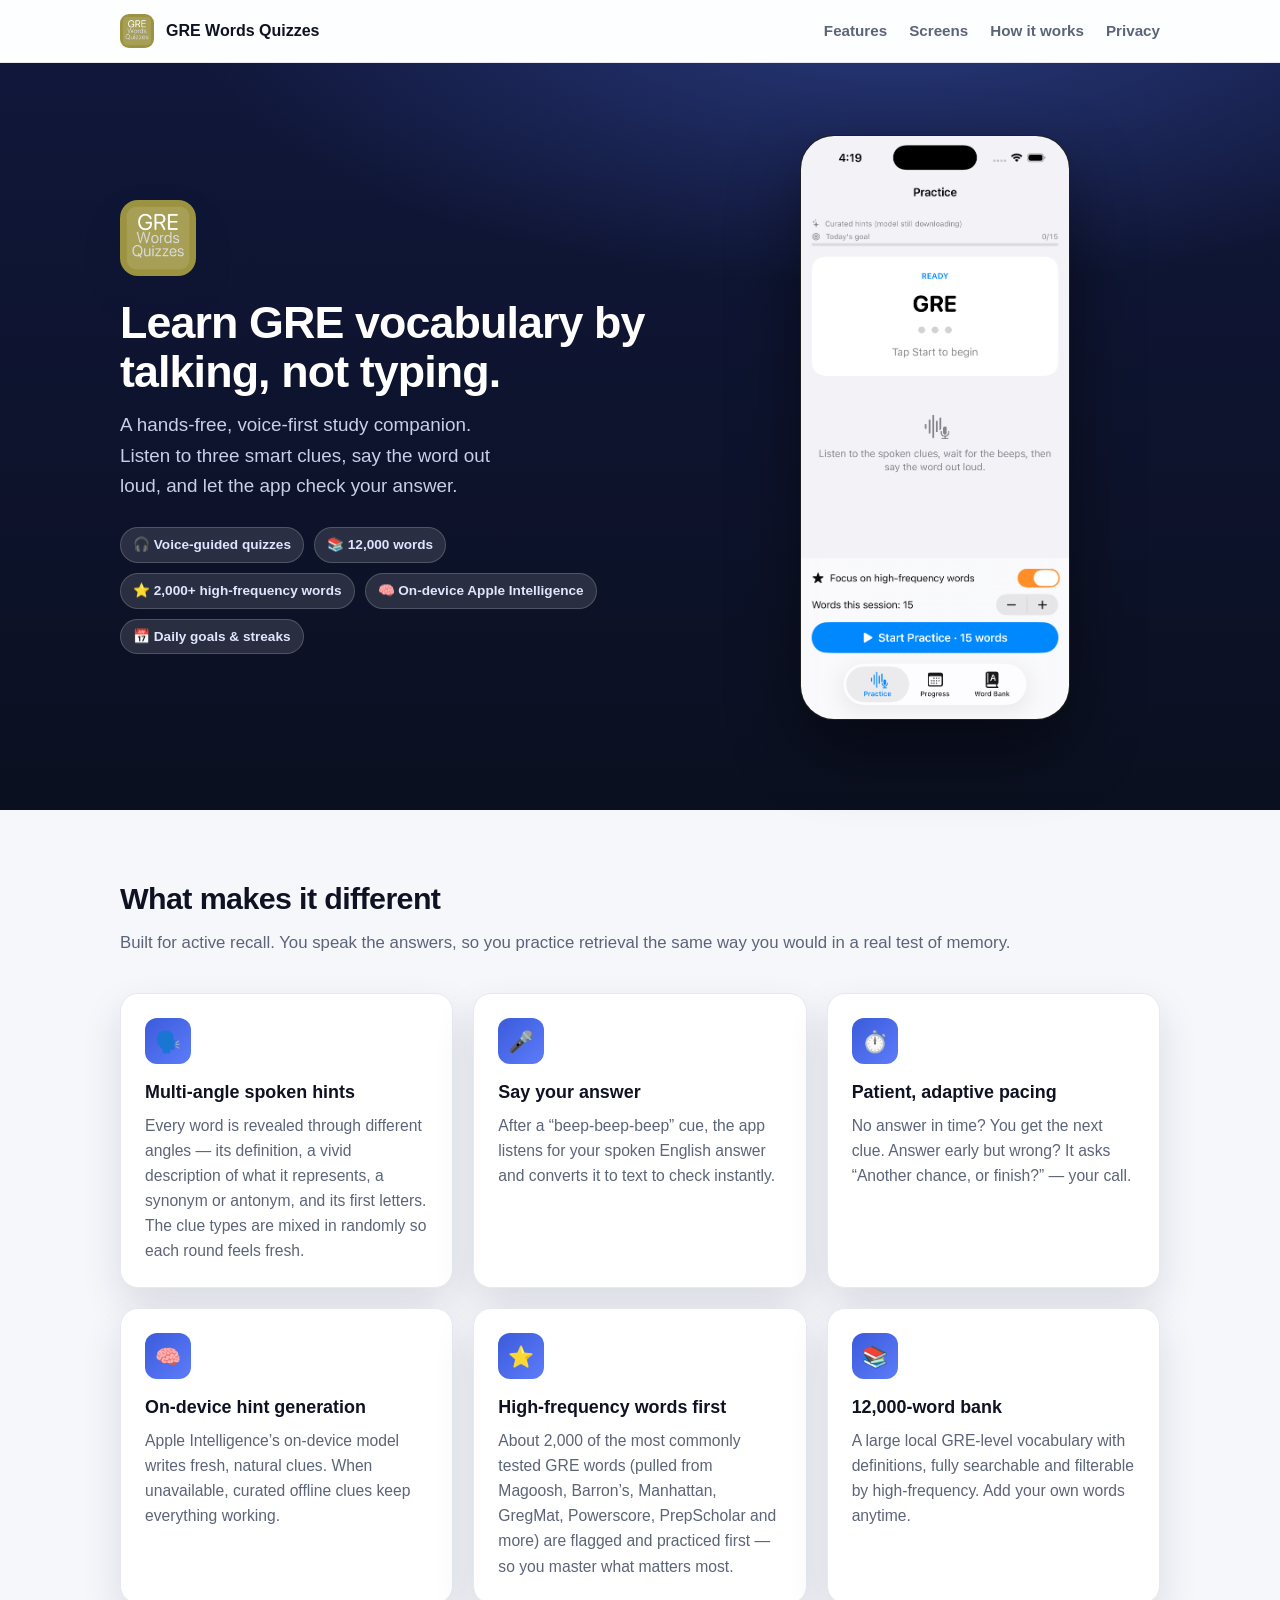
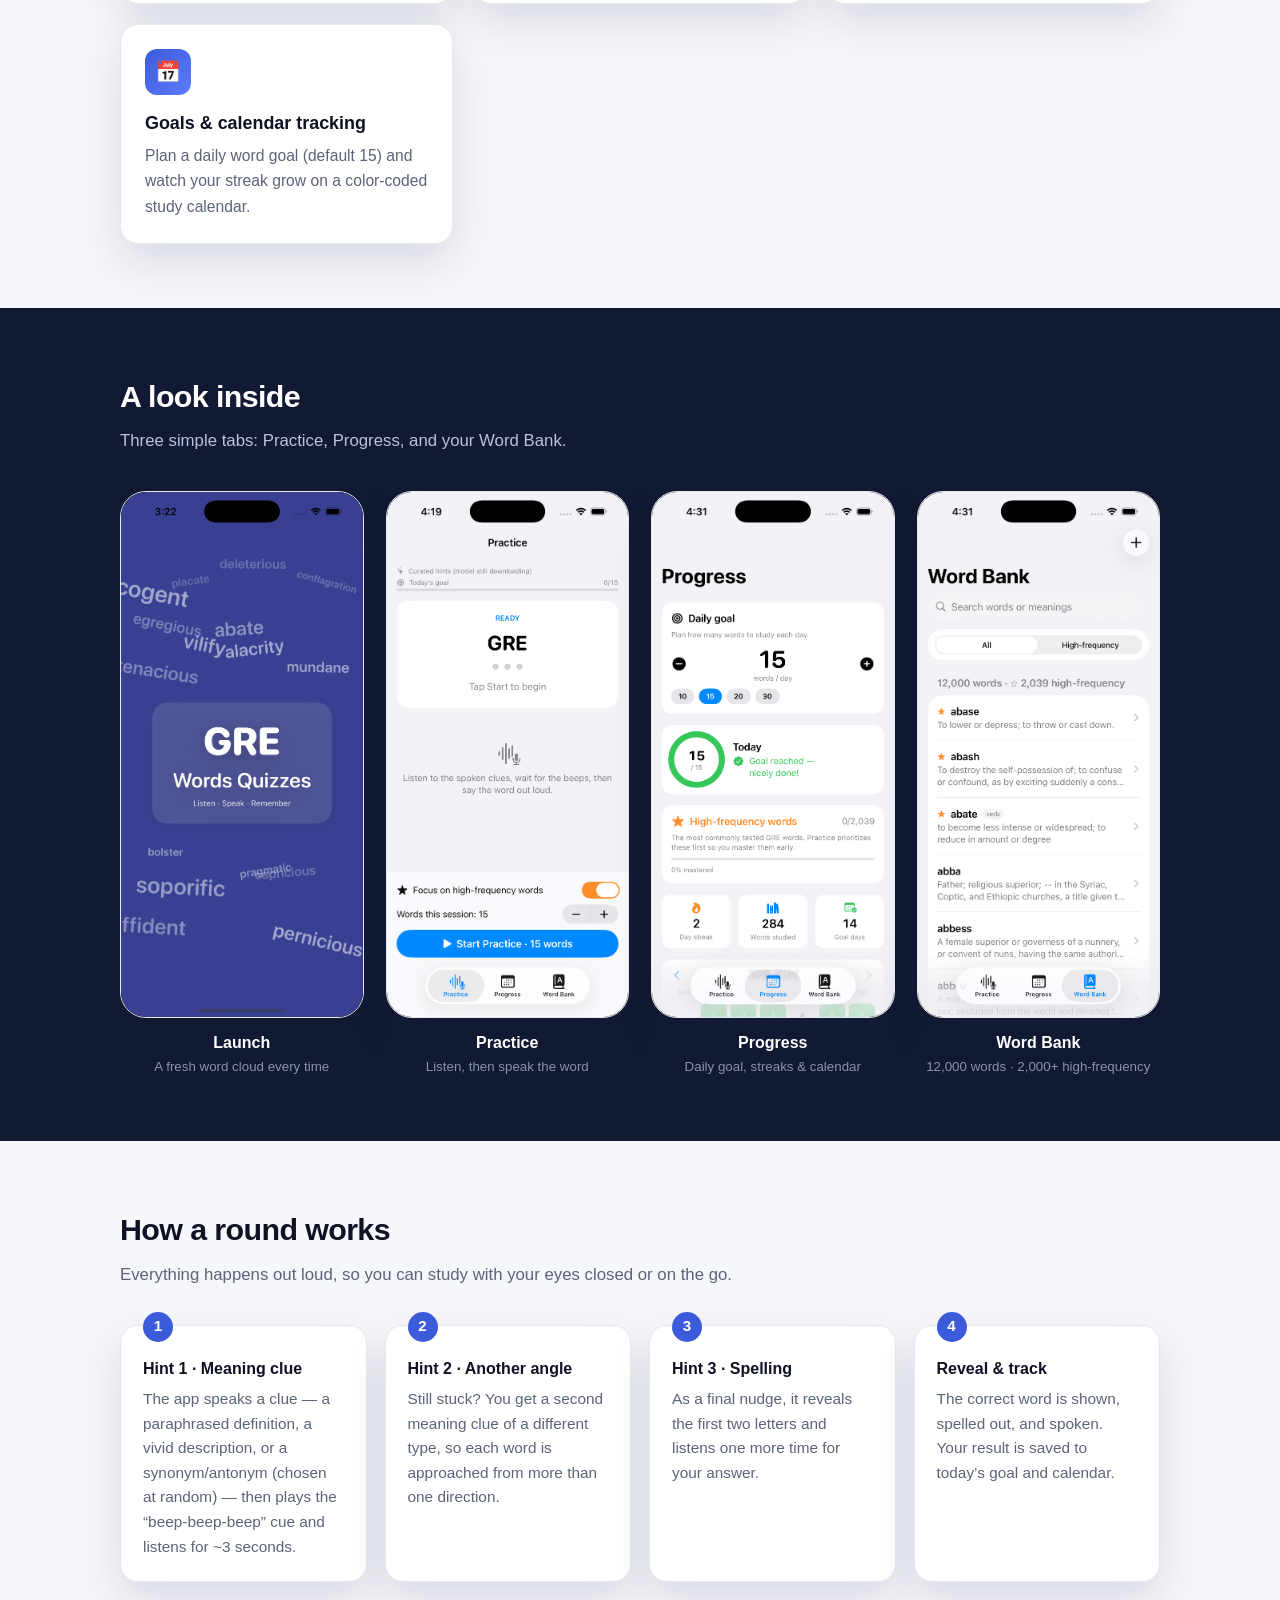
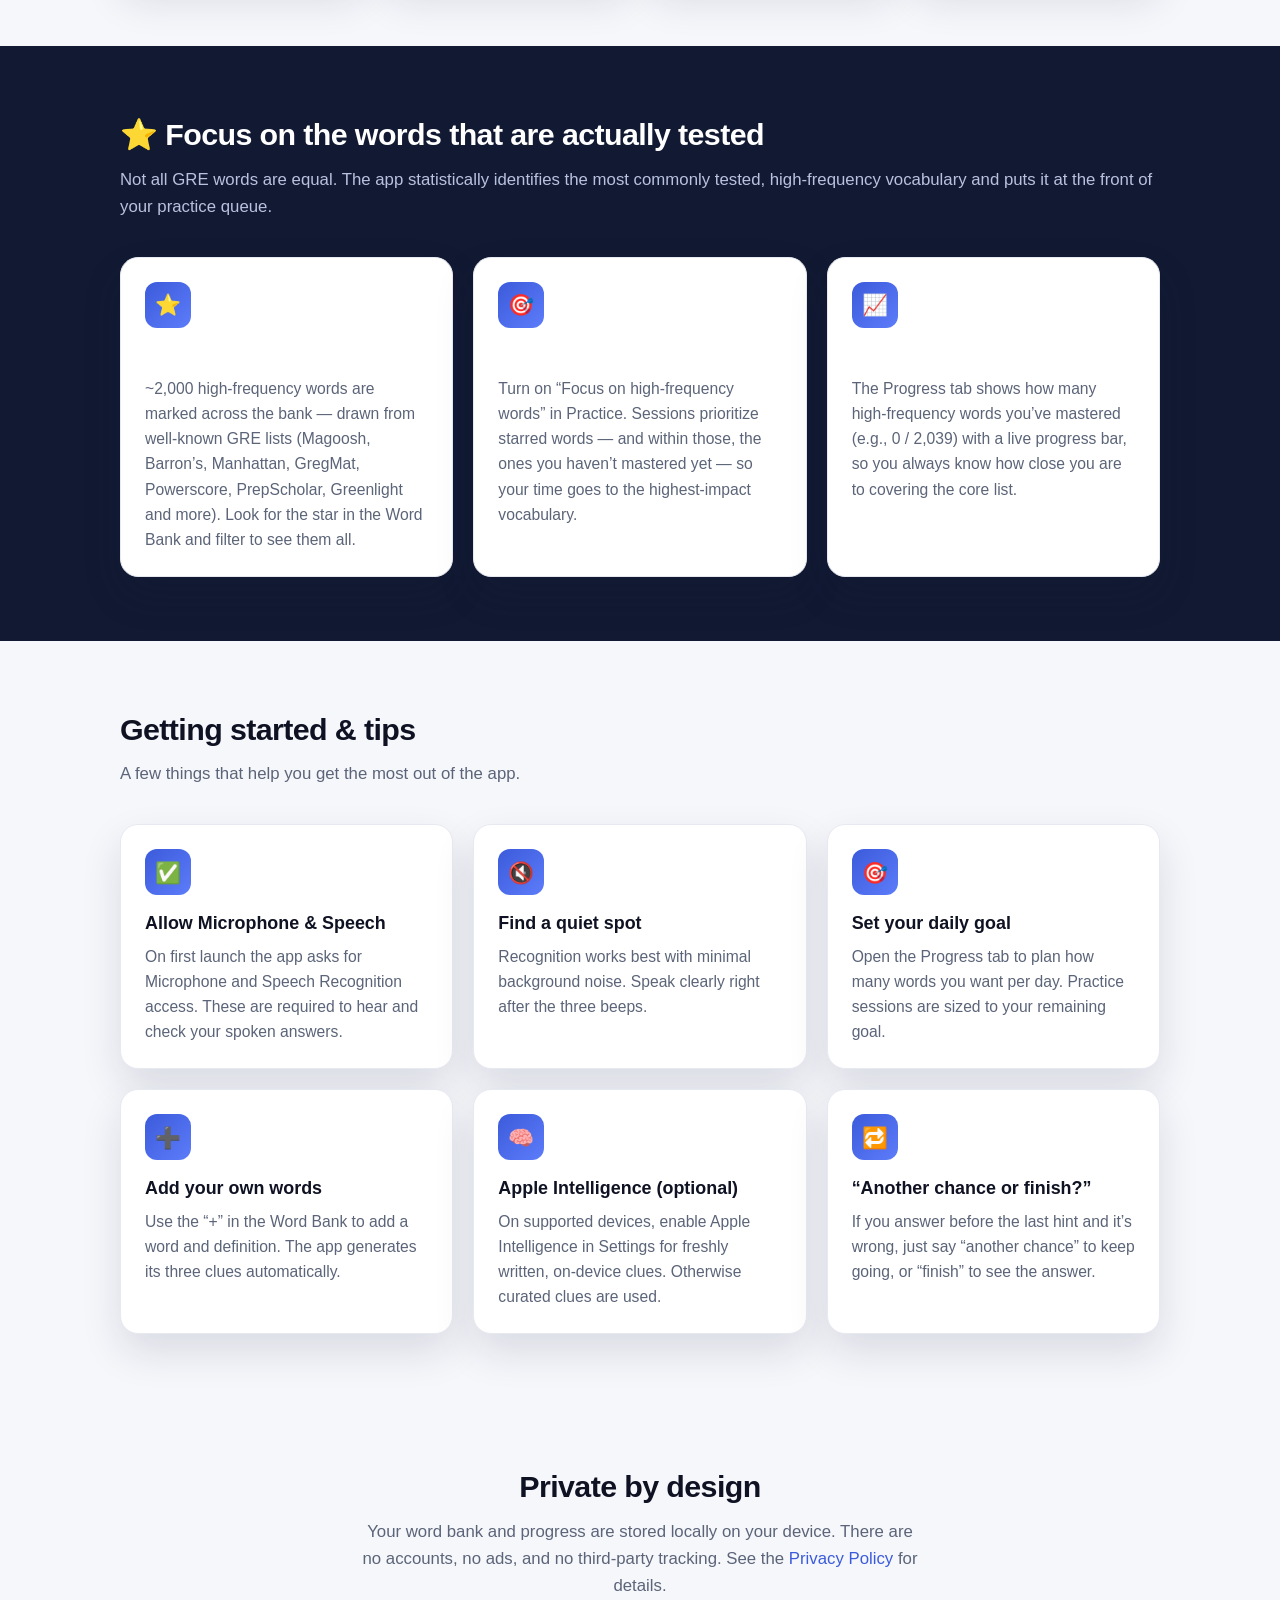
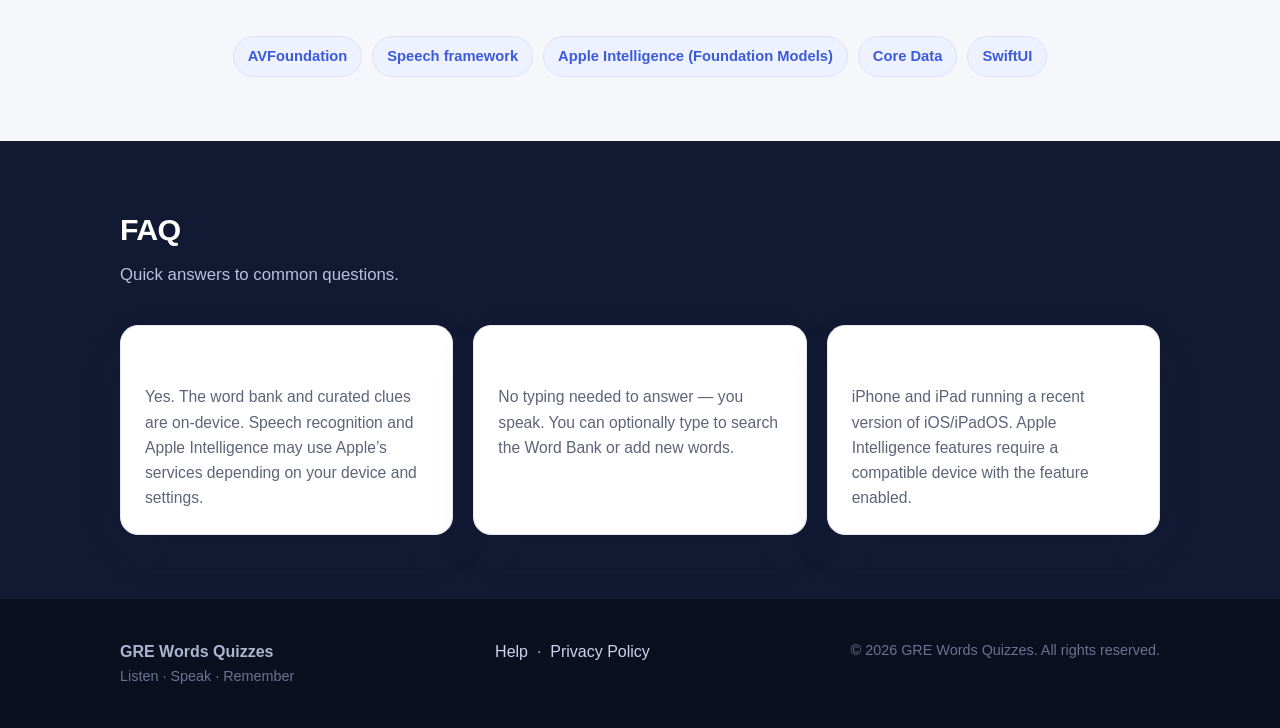
==== docs/index.html @ 9f03bb45 "First commit: Source code of the iOS app and it's help pages" ====
<!DOCTYPE html>
<html lang="en">
<head>
  <meta charset="UTF-8" />
  <meta name="viewport" content="width=device-width, initial-scale=1.0" />
  <title>GRE Words Quizzes — Help &amp; Features</title>
  <meta name="description" content="GRE Words Quizzes is a hands-free, voice-driven iOS app that helps you memorize 11,000+ GRE words through spoken clues, speech recognition, daily goals, and calendar tracking." />
  <link rel="icon" href="assets/icon.png" />
  <link rel="stylesheet" href="styles.css" />
</head>
<body>
  <!-- Navigation -->
  <nav class="nav">
    <div class="container nav-inner">
      <a class="brand" href="index.html">
        <img src="assets/icon.png" alt="GRE Words Quizzes icon" />
        <span>GRE Words Quizzes</span>
      </a>
      <div class="nav-links">
        <a href="#features">Features</a>
        <a href="#screens">Screens</a>
        <a href="#how">How it works</a>
        <a href="privacy.html">Privacy</a>
      </div>
    </div>
  </nav>

  <!-- Hero -->
  <header class="hero">
    <div class="container hero-grid">
      <div>
        <img class="icon-badge" src="assets/icon.png" alt="App icon" />
        <h1>Learn GRE vocabulary by talking, not typing.</h1>
        <p class="lead">A hands-free, voice-first study companion. Listen to three smart clues, say the word out loud, and let the app check your answer.</p>
        <div class="badges">
          <span class="pill">🎧 Voice-guided quizzes</span>
          <span class="pill">📚 12,000 words</span>
          <span class="pill">⭐ 2,000+ high-frequency words</span>
          <span class="pill">🧠 On-device Apple Intelligence</span>
          <span class="pill">📅 Daily goals &amp; streaks</span>
        </div>
      </div>
      <div class="hero-shot">
        <span class="phone"><img src="assets/practice.png" alt="Practice screen" /></span>
      </div>
    </div>
  </header>

  <!-- Features -->
  <section id="features">
    <div class="container">
      <h2 class="section-title">What makes it different</h2>
      <p class="section-sub">Built for active recall. You speak the answers, so you practice retrieval the same way you would in a real test of memory.</p>
      <div class="features">
        <div class="feature">
          <div class="ico">🗣️</div>
          <h3>Multi-angle spoken hints</h3>
          <p>Every word is revealed through different angles — its definition, a vivid description of what it represents, a synonym or antonym, and its first letters. The clue types are mixed in randomly so each round feels fresh.</p>
        </div>
        <div class="feature">
          <div class="ico">🎤</div>
          <h3>Say your answer</h3>
          <p>After a “beep-beep-beep” cue, the app listens for your spoken English answer and converts it to text to check instantly.</p>
        </div>
        <div class="feature">
          <div class="ico">⏱️</div>
          <h3>Patient, adaptive pacing</h3>
          <p>No answer in time? You get the next clue. Answer early but wrong? It asks “Another chance, or finish?” — your call.</p>
        </div>
        <div class="feature">
          <div class="ico">🧠</div>
          <h3>On-device hint generation</h3>
          <p>Apple Intelligence’s on-device model writes fresh, natural clues. When unavailable, curated offline clues keep everything working.</p>
        </div>
        <div class="feature">
          <div class="ico">⭐</div>
          <h3>High-frequency words first</h3>
          <p>About 2,000 of the most commonly tested GRE words (pulled from Magoosh, Barron’s, Manhattan, GregMat, Powerscore, PrepScholar and more) are flagged and practiced first — so you master what matters most.</p>
        </div>
        <div class="feature">
          <div class="ico">📚</div>
          <h3>12,000-word bank</h3>
          <p>A large local GRE-level vocabulary with definitions, fully searchable and filterable by high-frequency. Add your own words anytime.</p>
        </div>
        <div class="feature">
          <div class="ico">📅</div>
          <h3>Goals &amp; calendar tracking</h3>
          <p>Plan a daily word goal (default 15) and watch your streak grow on a color-coded study calendar.</p>
        </div>
      </div>
    </div>
  </section>

  <!-- Screenshots -->
  <section id="screens" class="band">
    <div class="container">
      <h2 class="section-title">A look inside</h2>
      <p class="section-sub">Three simple tabs: Practice, Progress, and your Word Bank.</p>
      <div class="gallery">
        <div class="shot">
          <div class="frame"><img src="assets/splash.png" alt="Launch screen with scattered GRE words" /></div>
          <div class="cap">Launch<small>A fresh word cloud every time</small></div>
        </div>
        <div class="shot">
          <div class="frame"><img src="assets/practice.png" alt="Practice screen" /></div>
          <div class="cap">Practice<small>Listen, then speak the word</small></div>
        </div>
        <div class="shot">
          <div class="frame"><img src="assets/progress.png" alt="Progress and calendar screen" /></div>
          <div class="cap">Progress<small>Daily goal, streaks &amp; calendar</small></div>
        </div>
        <div class="shot">
          <div class="frame"><img src="assets/wordbank.png" alt="Word bank screen" /></div>
          <div class="cap">Word Bank<small>12,000 words · 2,000+ high-frequency</small></div>
        </div>
      </div>
    </div>
  </section>

  <!-- How it works -->
  <section id="how">
    <div class="container">
      <h2 class="section-title">How a round works</h2>
      <p class="section-sub">Everything happens out loud, so you can study with your eyes closed or on the go.</p>
      <div class="steps">
        <div class="step">
          <h4>Hint 1 · Meaning clue</h4>
          <p>The app speaks a clue — a paraphrased definition, a vivid description, or a synonym/antonym (chosen at random) — then plays the “beep-beep-beep” cue and listens for ~3 seconds.</p>
        </div>
        <div class="step">
          <h4>Hint 2 · Another angle</h4>
          <p>Still stuck? You get a second meaning clue of a different type, so each word is approached from more than one direction.</p>
        </div>
        <div class="step">
          <h4>Hint 3 · Spelling</h4>
          <p>As a final nudge, it reveals the first two letters and listens one more time for your answer.</p>
        </div>
        <div class="step">
          <h4>Reveal &amp; track</h4>
          <p>The correct word is shown, spelled out, and spoken. Your result is saved to today’s goal and calendar.</p>
        </div>
      </div>
    </div>
  </section>

  <!-- High-frequency focus -->
  <section id="highfreq" class="band">
    <div class="container">
      <h2 class="section-title">⭐ Focus on the words that are actually tested</h2>
      <p class="section-sub">Not all GRE words are equal. The app statistically identifies the most commonly tested, high-frequency vocabulary and puts it at the front of your practice queue.</p>
      <div class="features">
        <div class="feature">
          <div class="ico">⭐</div>
          <h3>Flagged automatically</h3>
          <p>~2,000 high-frequency words are marked across the bank — drawn from well-known GRE lists (Magoosh, Barron’s, Manhattan, GregMat, Powerscore, PrepScholar, Greenlight and more). Look for the star in the Word Bank and filter to see them all.</p>
        </div>
        <div class="feature">
          <div class="ico">🎯</div>
          <h3>Practiced first</h3>
          <p>Turn on “Focus on high-frequency words” in Practice. Sessions prioritize starred words — and within those, the ones you haven’t mastered yet — so your time goes to the highest-impact vocabulary.</p>
        </div>
        <div class="feature">
          <div class="ico">📈</div>
          <h3>Track your mastery</h3>
          <p>The Progress tab shows how many high-frequency words you’ve mastered (e.g., 0 / 2,039) with a live progress bar, so you always know how close you are to covering the core list.</p>
        </div>
      </div>
    </div>
  </section>

  <!-- Getting started / Help -->
  <section>
    <div class="container">
      <h2 class="section-title">Getting started &amp; tips</h2>
      <p class="section-sub">A few things that help you get the most out of the app.</p>
      <div class="features">
        <div class="feature">
          <div class="ico">✅</div>
          <h3>Allow Microphone &amp; Speech</h3>
          <p>On first launch the app asks for Microphone and Speech Recognition access. These are required to hear and check your spoken answers.</p>
        </div>
        <div class="feature">
          <div class="ico">🔇</div>
          <h3>Find a quiet spot</h3>
          <p>Recognition works best with minimal background noise. Speak clearly right after the three beeps.</p>
        </div>
        <div class="feature">
          <div class="ico">🎯</div>
          <h3>Set your daily goal</h3>
          <p>Open the Progress tab to plan how many words you want per day. Practice sessions are sized to your remaining goal.</p>
        </div>
        <div class="feature">
          <div class="ico">➕</div>
          <h3>Add your own words</h3>
          <p>Use the “+” in the Word Bank to add a word and definition. The app generates its three clues automatically.</p>
        </div>
        <div class="feature">
          <div class="ico">🧠</div>
          <h3>Apple Intelligence (optional)</h3>
          <p>On supported devices, enable Apple Intelligence in Settings for freshly written, on-device clues. Otherwise curated clues are used.</p>
        </div>
        <div class="feature">
          <div class="ico">🔁</div>
          <h3>“Another chance or finish?”</h3>
          <p>If you answer before the last hint and it’s wrong, just say “another chance” to keep going, or “finish” to see the answer.</p>
        </div>
      </div>
    </div>
  </section>

  <!-- Tech / trust -->
  <section class="center">
    <div class="container">
      <h2 class="section-title">Private by design</h2>
      <p class="section-sub">Your word bank and progress are stored locally on your device. There are no accounts, no ads, and no third-party tracking. See the <a href="privacy.html">Privacy Policy</a> for details.</p>
      <div class="tech">
        <span>AVFoundation</span>
        <span>Speech framework</span>
        <span>Apple Intelligence (Foundation Models)</span>
        <span>Core Data</span>
        <span>SwiftUI</span>
      </div>
    </div>
  </section>

  <!-- FAQ -->
  <section class="band">
    <div class="container">
      <h2 class="section-title">FAQ</h2>
      <p class="section-sub">Quick answers to common questions.</p>
      <div class="features">
        <div class="feature">
          <h3>Does it work offline?</h3>
          <p>Yes. The word bank and curated clues are on-device. Speech recognition and Apple Intelligence may use Apple’s services depending on your device and settings.</p>
        </div>
        <div class="feature">
          <h3>Do I need to type?</h3>
          <p>No typing needed to answer — you speak. You can optionally type to search the Word Bank or add new words.</p>
        </div>
        <div class="feature">
          <h3>Which devices are supported?</h3>
          <p>iPhone and iPad running a recent version of iOS/iPadOS. Apple Intelligence features require a compatible device with the feature enabled.</p>
        </div>
      </div>
    </div>
  </section>

  <footer>
    <div class="container">
      <div>
        <strong>GRE Words Quizzes</strong>
        <div class="muted">Listen · Speak · Remember</div>
      </div>
      <div>
        <a href="index.html">Help</a> &nbsp;·&nbsp;
        <a href="privacy.html">Privacy Policy</a>
      </div>
      <div class="muted">© 2026 GRE Words Quizzes. All rights reserved.</div>
    </div>
  </footer>
</body>
</html>
---- docs/styles.css ----
:root {
  --bg: #0b1020;
  --bg-soft: #121a33;
  --card: #ffffff;
  --ink: #0f1222;
  --ink-soft: #5b6478;
  --muted: #8a93a6;
  --accent: #3b5bdb;
  --accent-2: #5c7cfa;
  --green: #2f9e44;
  --line: #e7e9f0;
  --radius: 18px;
  --shadow: 0 18px 40px rgba(20, 28, 60, 0.12);
  --maxw: 1080px;
  font-synthesis: none;
}

* { box-sizing: border-box; }

html { scroll-behavior: smooth; }

body {
  margin: 0;
  font-family: -apple-system, BlinkMacSystemFont, "Segoe UI", Roboto, Helvetica, Arial, sans-serif;
  color: var(--ink);
  background: #f6f7fb;
  line-height: 1.6;
  -webkit-font-smoothing: antialiased;
}

a { color: var(--accent); text-decoration: none; }
a:hover { text-decoration: underline; }

.container { max-width: var(--maxw); margin: 0 auto; padding: 0 20px; }

/* Top navigation */
.nav {
  position: sticky; top: 0; z-index: 10;
  backdrop-filter: saturate(180%) blur(12px);
  background: rgba(255,255,255,0.82);
  border-bottom: 1px solid var(--line);
}
.nav-inner {
  display: flex; align-items: center; justify-content: space-between;
  height: 62px;
}
.brand { display: flex; align-items: center; gap: 12px; font-weight: 700; color: var(--ink); }
.brand img { width: 34px; height: 34px; border-radius: 9px; }
.nav-links { display: flex; gap: 22px; align-items: center; }
.nav-links a { color: var(--ink-soft); font-weight: 600; font-size: 0.95rem; }
.nav-links a.active { color: var(--accent); }

/* Hero */
.hero {
  background: radial-gradient(1200px 500px at 70% -10%, #2a3b80 0%, transparent 60%),
              linear-gradient(180deg, #10173a 0%, #0b1020 100%);
  color: #fff;
  padding: 72px 0 90px;
}
.hero-grid {
  display: grid; grid-template-columns: 1.1fr 0.9fr; gap: 40px; align-items: center;
}
.hero h1 { font-size: 2.8rem; line-height: 1.1; margin: 14px 0 14px; letter-spacing: -0.02em; }
.hero p.lead { font-size: 1.18rem; color: #c7cee6; margin: 0 0 26px; max-width: 36ch; }
.hero .icon-badge {
  width: 76px; height: 76px; border-radius: 18px; box-shadow: var(--shadow);
}
.pill {
  display: inline-flex; align-items: center; gap: 8px;
  background: rgba(255,255,255,0.12); color: #dfe5ff;
  border: 1px solid rgba(255,255,255,0.18);
  padding: 6px 12px; border-radius: 999px; font-size: 0.85rem; font-weight: 600;
}
.badges { display: flex; flex-wrap: wrap; gap: 10px; margin-top: 6px; }
.hero-shot { justify-self: center; }
.phone {
  width: 270px; border-radius: 34px; overflow: hidden;
  box-shadow: 0 30px 70px rgba(0,0,0,0.45);
  border: 1px solid rgba(255,255,255,0.12);
  background: #000; display: block;
}
.phone img { width: 100%; display: block; }

/* Sections */
section { padding: 64px 0; }
.section-title { font-size: 1.9rem; letter-spacing: -0.02em; margin: 0 0 8px; }
.section-sub { color: var(--ink-soft); margin: 0 0 36px; font-size: 1.05rem; }
.center { text-align: center; }
.center .section-sub { max-width: 60ch; margin-left: auto; margin-right: auto; }

/* Feature cards */
.features { display: grid; grid-template-columns: repeat(3, 1fr); gap: 20px; }
.feature {
  background: var(--card); border: 1px solid var(--line); border-radius: var(--radius);
  padding: 24px; box-shadow: var(--shadow);
}
.feature .ico {
  width: 46px; height: 46px; border-radius: 12px; display: grid; place-items: center;
  background: linear-gradient(135deg, var(--accent), var(--accent-2)); color: #fff;
  font-size: 1.3rem; margin-bottom: 14px;
}
.feature h3 { margin: 0 0 6px; font-size: 1.12rem; }
.feature p { margin: 0; color: var(--ink-soft); font-size: 0.98rem; }

/* Gallery */
.gallery { display: grid; grid-template-columns: repeat(4, 1fr); gap: 22px; }
.shot { text-align: center; }
.shot .frame {
  border-radius: 26px; overflow: hidden; background: #000;
  box-shadow: var(--shadow); border: 1px solid var(--line);
}
.shot .frame img { width: 100%; display: block; }
.shot .cap { margin-top: 12px; font-weight: 600; }
.shot .cap small { display: block; color: var(--muted); font-weight: 500; }

/* Steps */
.steps { display: grid; grid-template-columns: repeat(4, 1fr); gap: 18px; counter-reset: step; }
.step {
  background: var(--card); border: 1px solid var(--line); border-radius: var(--radius);
  padding: 22px; position: relative; box-shadow: var(--shadow);
}
.step::before {
  counter-increment: step; content: counter(step);
  position: absolute; top: -14px; left: 22px;
  width: 30px; height: 30px; border-radius: 50%;
  background: var(--accent); color: #fff; display: grid; place-items: center;
  font-weight: 700; font-size: 0.95rem;
}
.step h4 { margin: 8px 0 6px; }
.step p { margin: 0; color: var(--ink-soft); font-size: 0.96rem; }

/* Tech list */
.tech { display: flex; flex-wrap: wrap; gap: 10px; justify-content: center; }
.tech span {
  background: #eef1ff; color: var(--accent); border: 1px solid #dbe1ff;
  padding: 8px 14px; border-radius: 999px; font-weight: 600; font-size: 0.92rem;
}

/* Soft band */
.band { background: var(--bg-soft); color: #fff; }
.band .section-sub { color: #b9c1de; }

/* Privacy / document pages */
.doc { background: var(--card); }
.doc .container { max-width: 820px; padding-top: 48px; padding-bottom: 64px; }
.doc h1 { font-size: 2.2rem; margin: 0 0 6px; }
.doc .updated { color: var(--muted); margin: 0 0 28px; }
.doc h2 { font-size: 1.35rem; margin: 34px 0 10px; }
.doc h3 { font-size: 1.08rem; margin: 22px 0 6px; }
.doc p, .doc li { color: #2b3145; }
.doc ul { padding-left: 22px; }
.doc .callout {
  background: #eef6ee; border: 1px solid #cfe8d0; border-left: 4px solid var(--green);
  border-radius: 12px; padding: 14px 16px; margin: 18px 0;
}
.doc .callout.info {
  background: #eef1ff; border-color: #dbe1ff; border-left-color: var(--accent);
}
.kv { width: 100%; border-collapse: collapse; margin: 14px 0; }
.kv th, .kv td { text-align: left; padding: 10px 12px; border-bottom: 1px solid var(--line); vertical-align: top; }
.kv th { width: 38%; color: var(--ink); }
.kv td { color: var(--ink-soft); }

/* Footer */
footer {
  background: var(--bg); color: #aeb6cf; padding: 40px 0; margin-top: 0;
}
footer .container { display: flex; justify-content: space-between; flex-wrap: wrap; gap: 16px; }
footer a { color: #cdd4ec; }
footer .muted { color: #6b7390; font-size: 0.9rem; }

@media (max-width: 900px) {
  .hero-grid { grid-template-columns: 1fr; text-align: center; }
  .hero p.lead { margin-left: auto; margin-right: auto; }
  .badges { justify-content: center; }
  .features, .gallery, .steps { grid-template-columns: 1fr 1fr; }
}
@media (max-width: 560px) {
  .hero h1 { font-size: 2.1rem; }
  .features, .gallery, .steps { grid-template-columns: 1fr; }
  .nav-links { gap: 14px; }
}
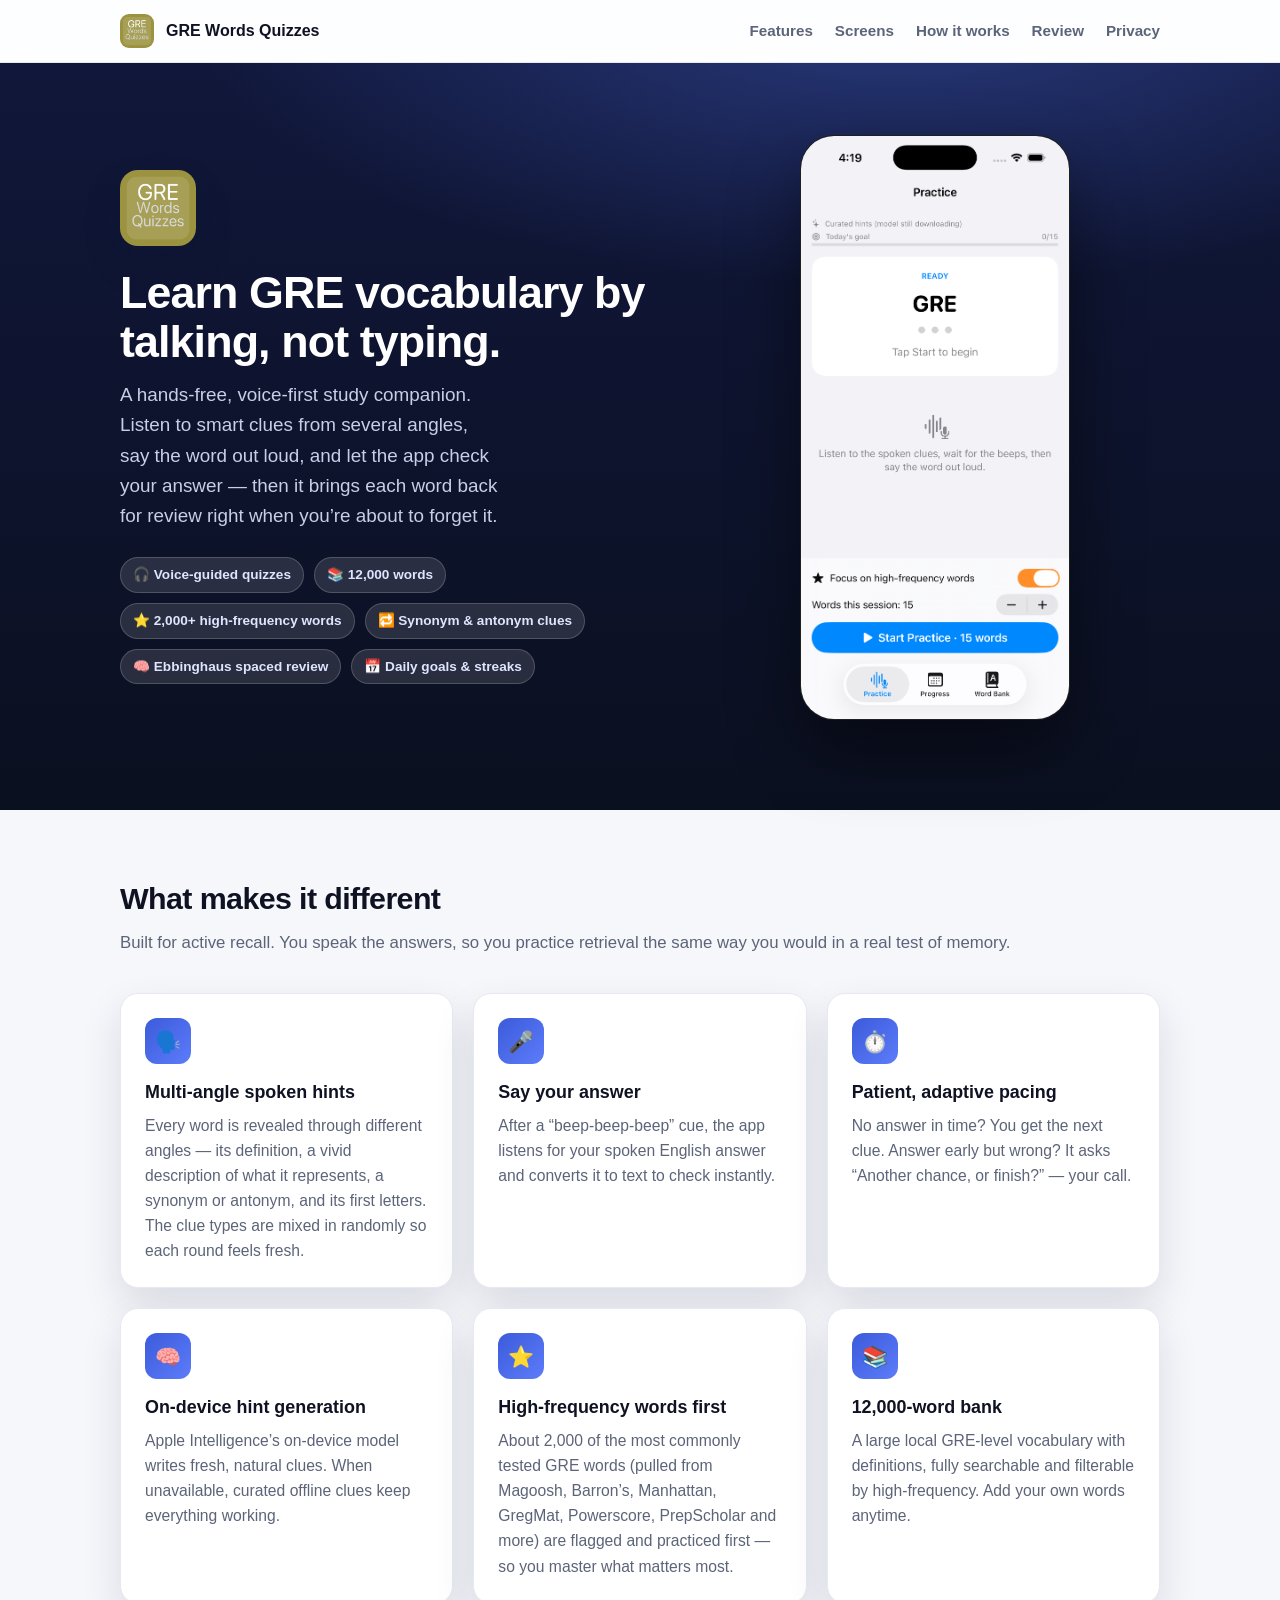
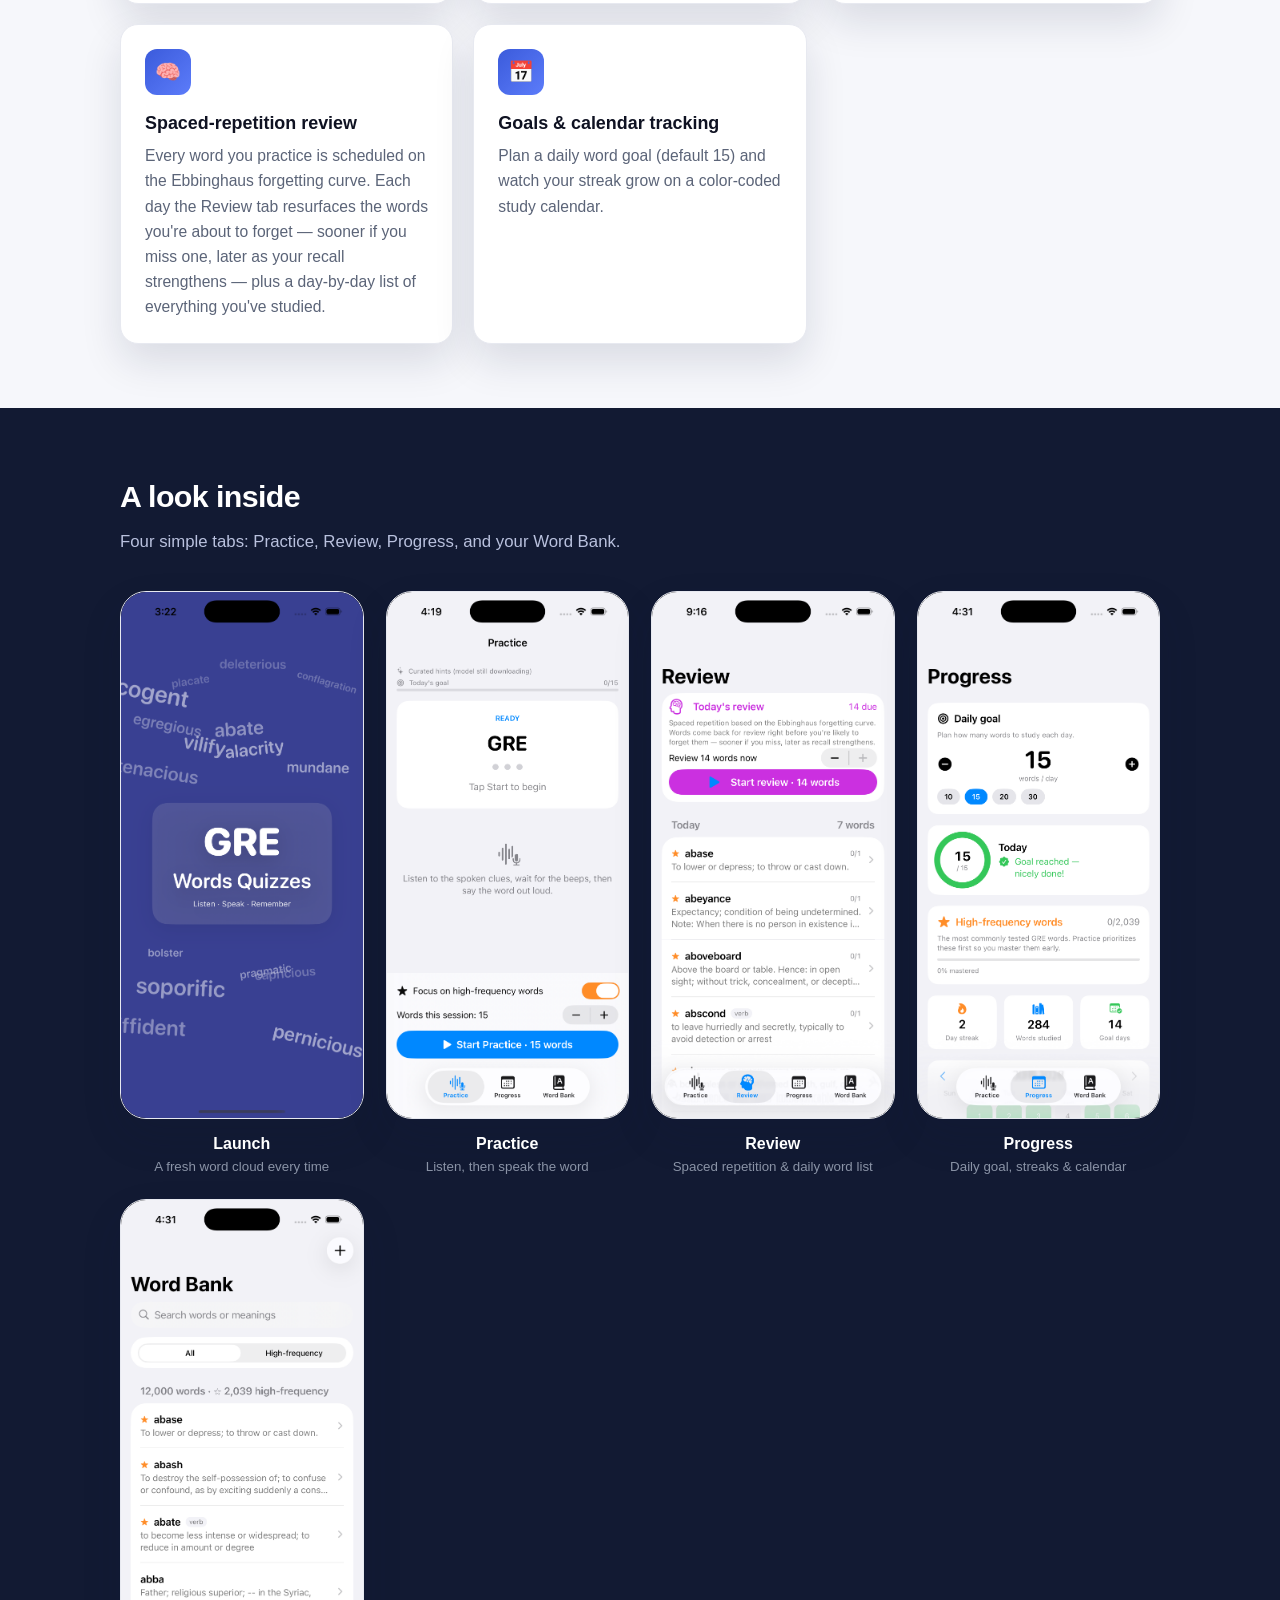
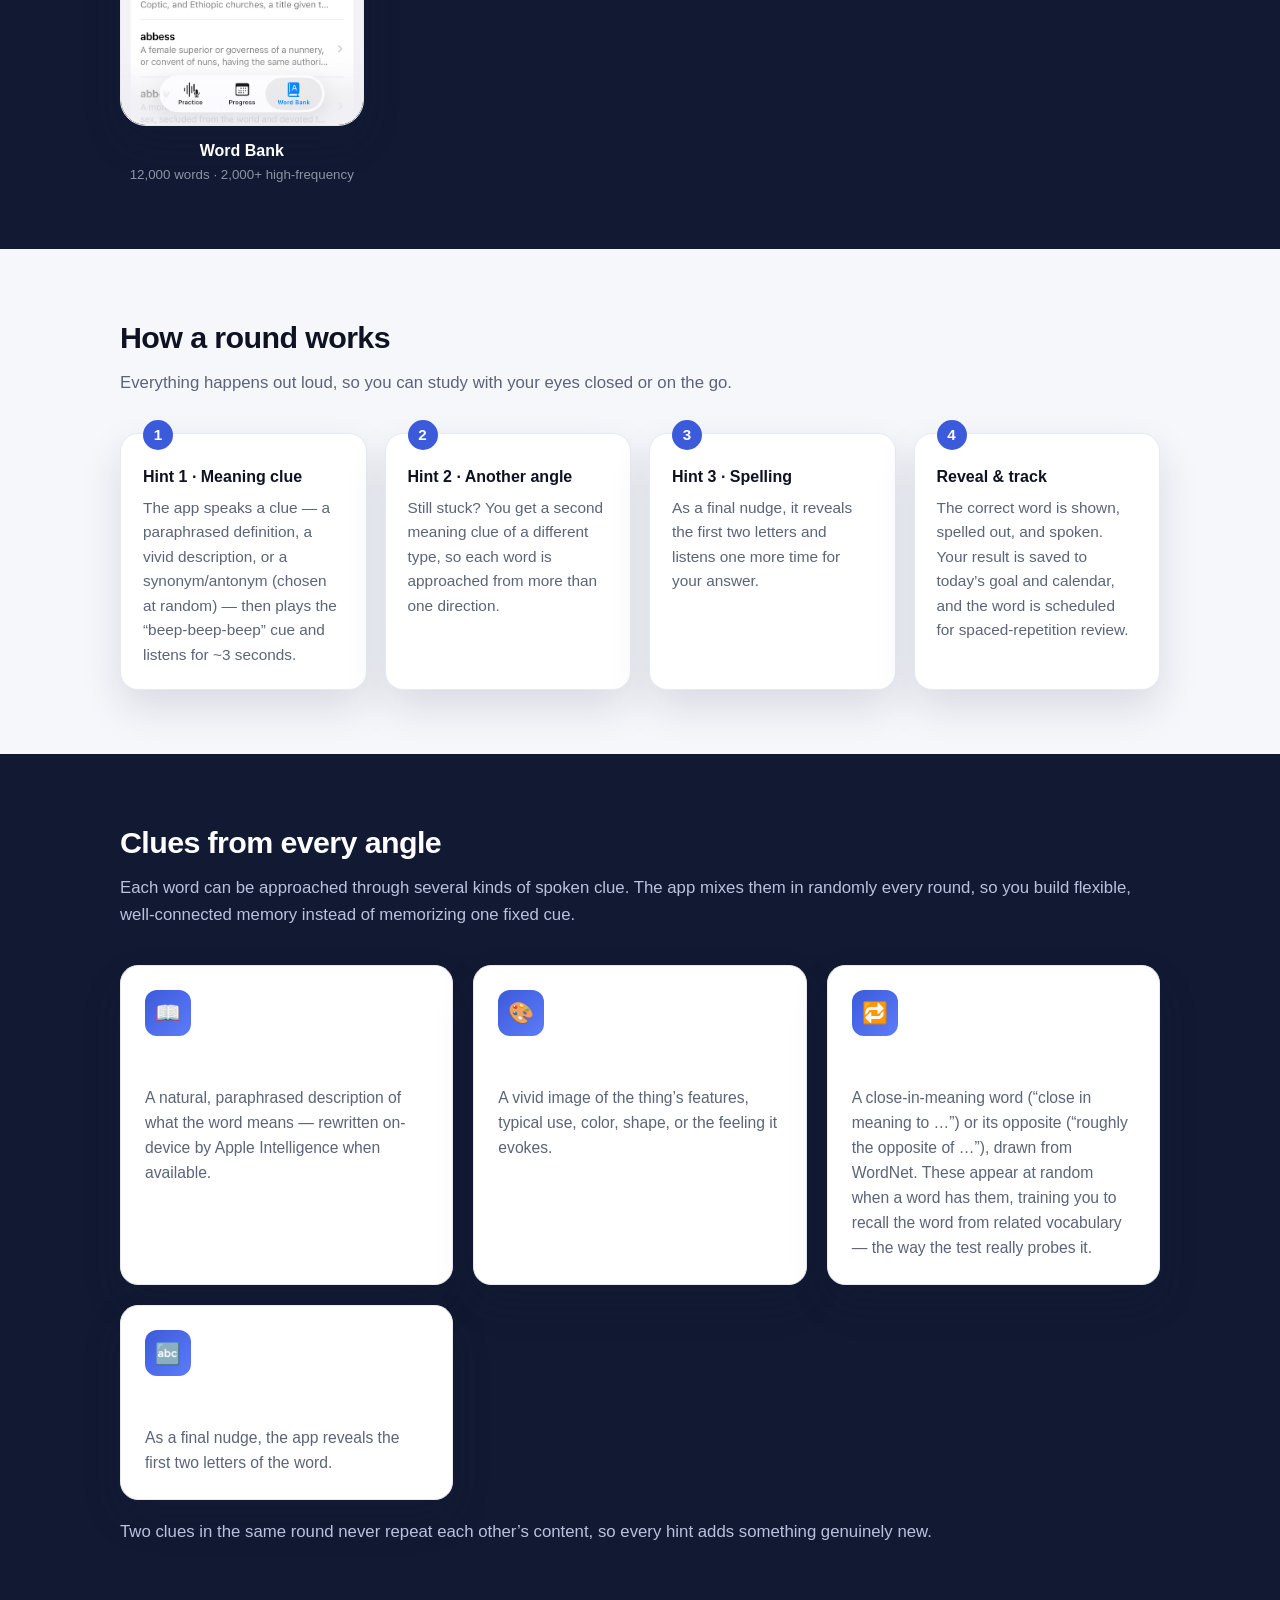
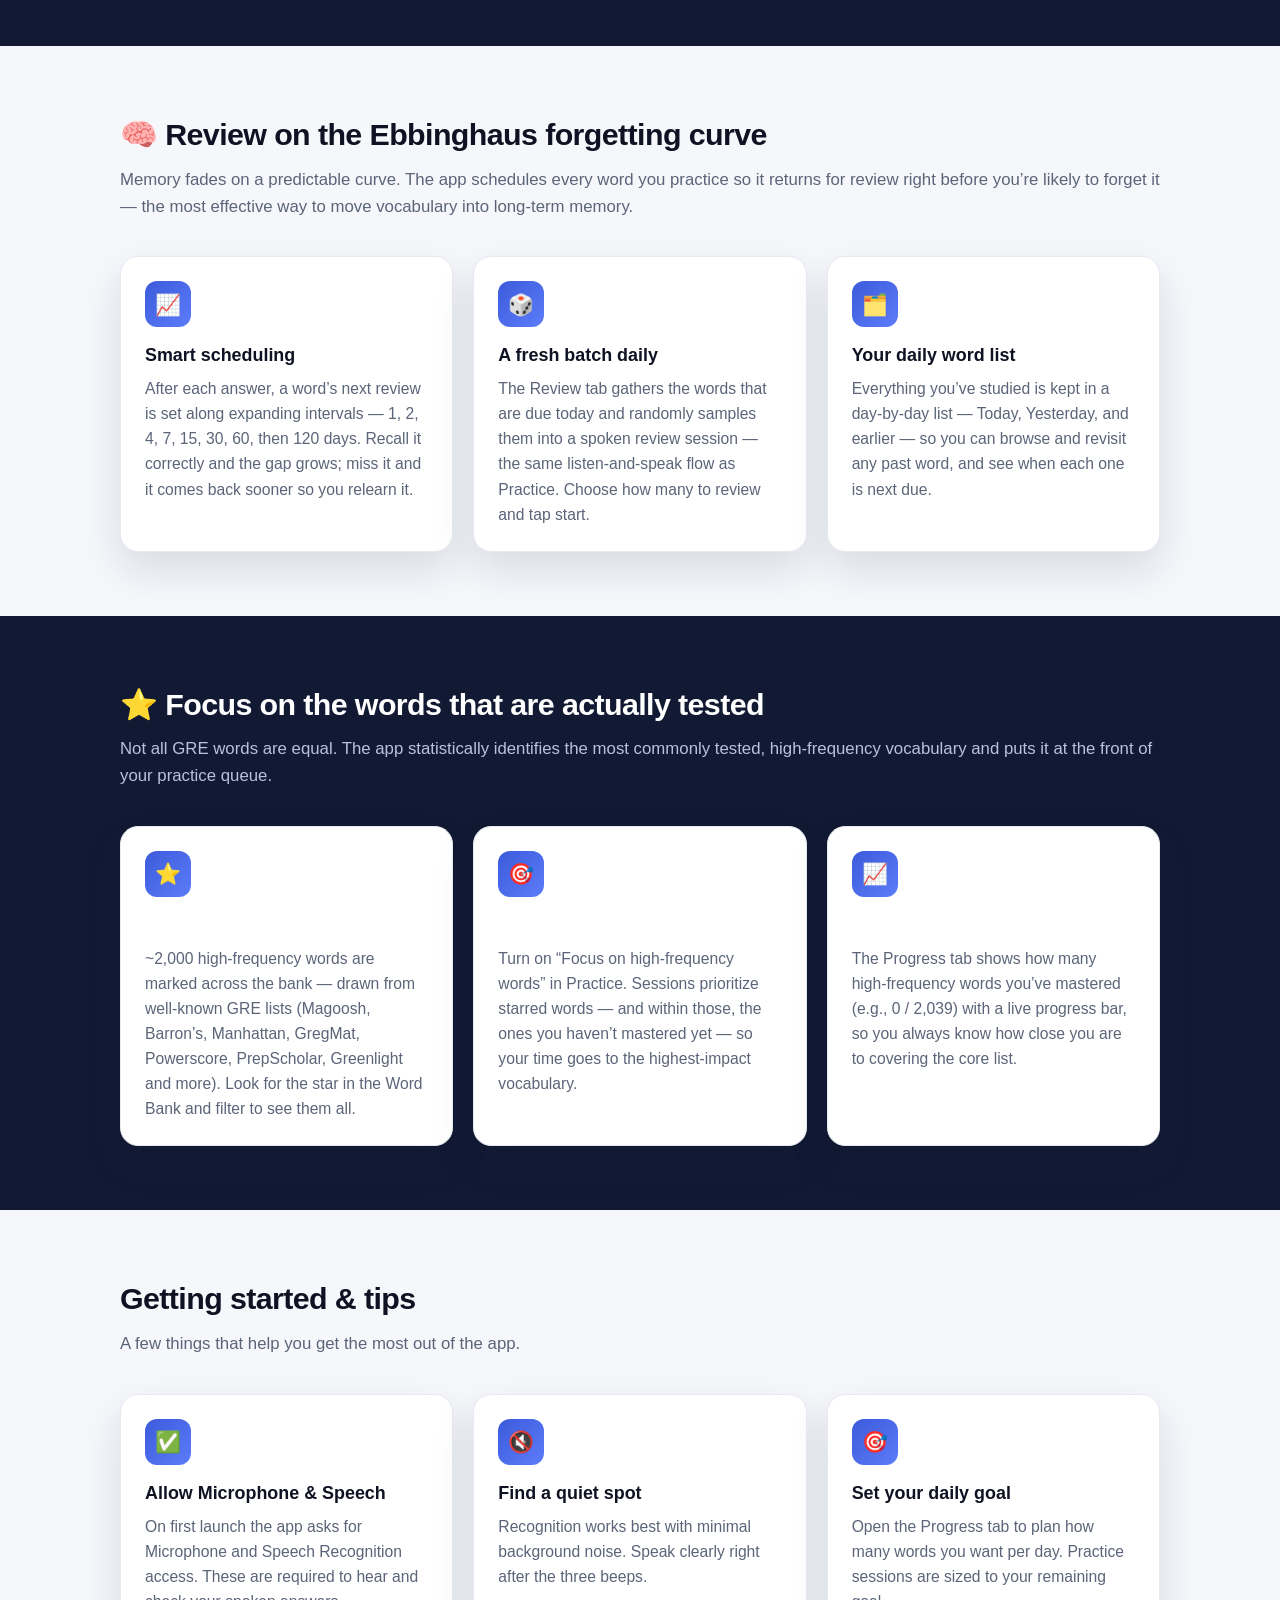
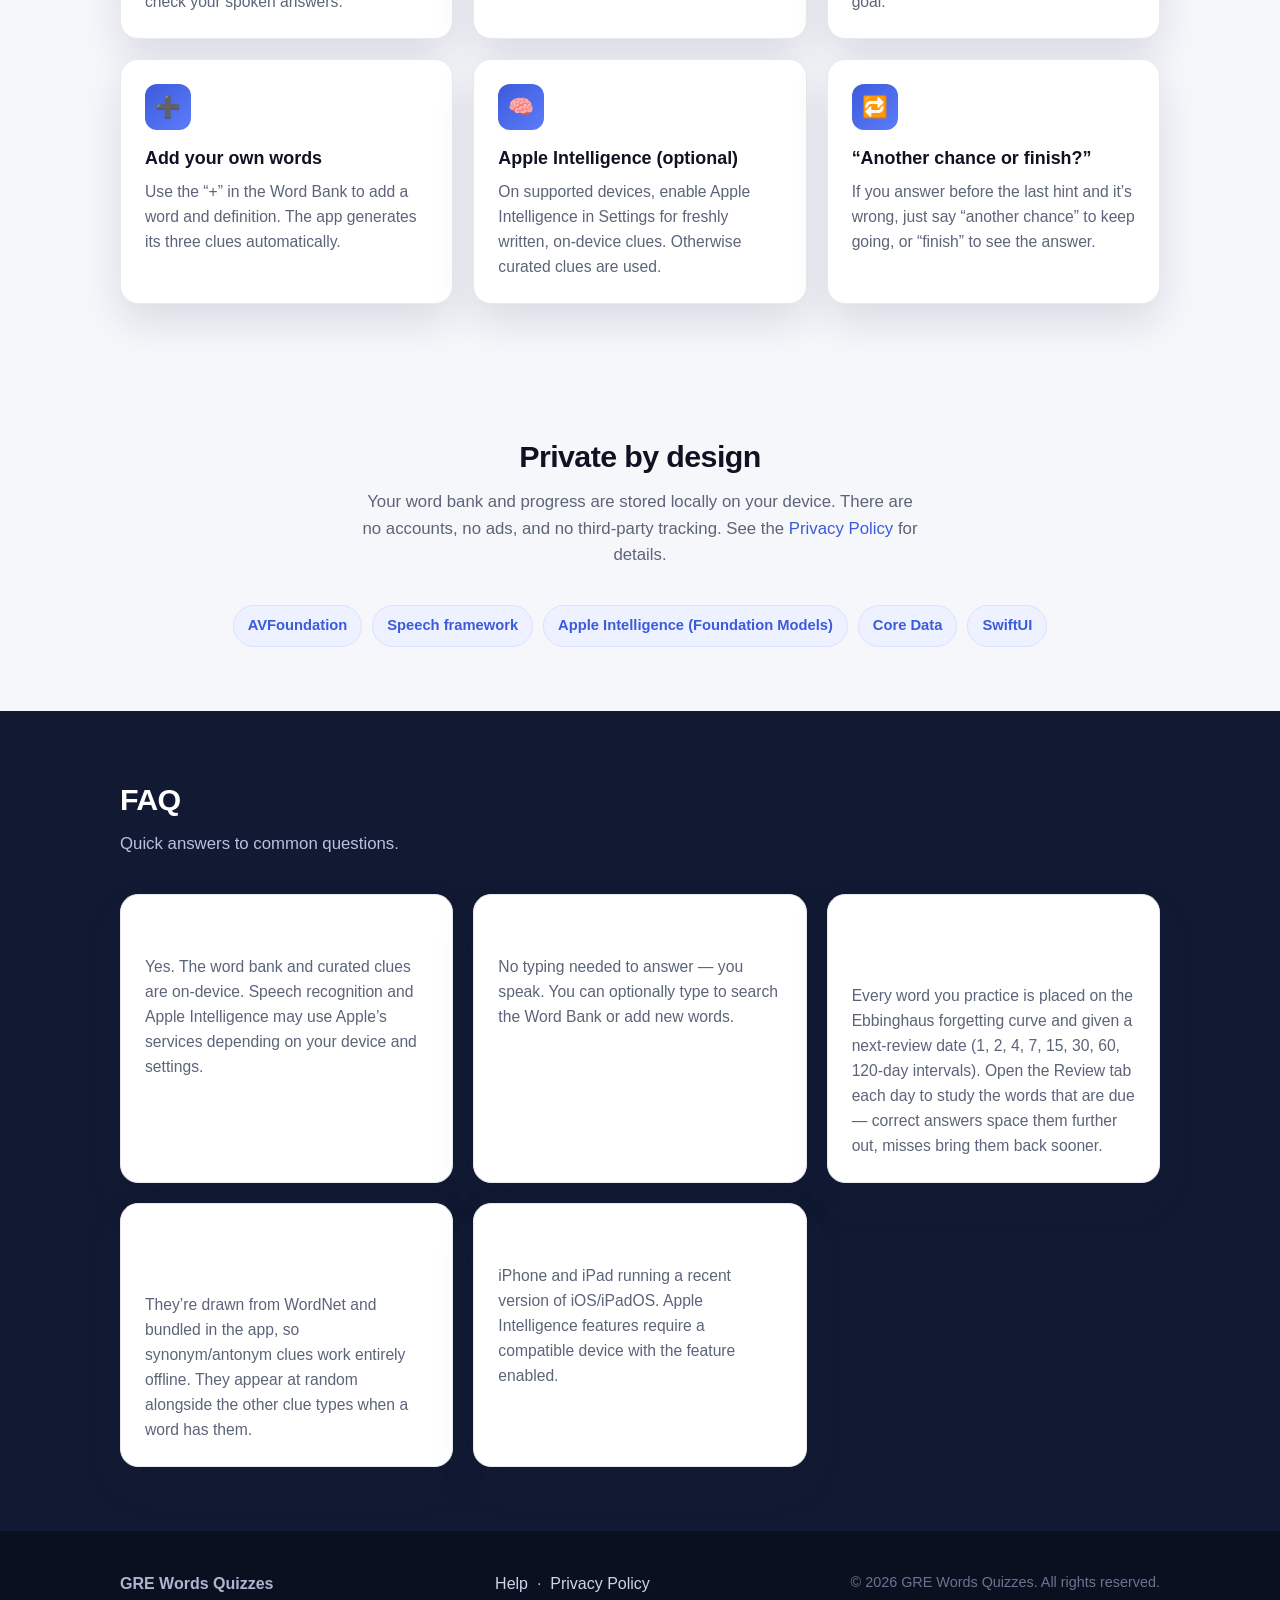
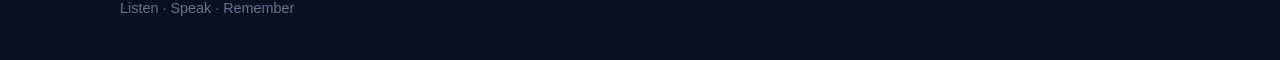
==== commit e585d8b2: "Function added, bug fixed" ====
--- a/docs/index.html
+++ b/docs/index.html
@@ -4,7 +4,7 @@
   <meta charset="UTF-8" />
   <meta name="viewport" content="width=device-width, initial-scale=1.0" />
   <title>GRE Words Quizzes — Help &amp; Features</title>
-  <meta name="description" content="GRE Words Quizzes is a hands-free, voice-driven iOS app that helps you memorize 11,000+ GRE words through spoken clues, speech recognition, daily goals, and calendar tracking." />
+  <meta name="description" content="GRE Words Quizzes is a hands-free, voice-driven iOS app that helps you memorize 12,000 GRE words through spoken clues (definition, synonym/antonym, characteristics, spelling), speech recognition, spaced-repetition review on the Ebbinghaus forgetting curve, daily goals, and calendar tracking." />
   <link rel="icon" href="assets/icon.png" />
   <link rel="stylesheet" href="styles.css" />
 </head>
@@ -20,6 +20,7 @@
         <a href="#features">Features</a>
         <a href="#screens">Screens</a>
         <a href="#how">How it works</a>
+        <a href="#review">Review</a>
         <a href="privacy.html">Privacy</a>
       </div>
     </div>
@@ -31,12 +32,13 @@
       <div>
         <img class="icon-badge" src="assets/icon.png" alt="App icon" />
         <h1>Learn GRE vocabulary by talking, not typing.</h1>
-        <p class="lead">A hands-free, voice-first study companion. Listen to three smart clues, say the word out loud, and let the app check your answer.</p>
+        <p class="lead">A hands-free, voice-first study companion. Listen to smart clues from several angles, say the word out loud, and let the app check your answer — then it brings each word back for review right when you’re about to forget it.</p>
         <div class="badges">
           <span class="pill">🎧 Voice-guided quizzes</span>
           <span class="pill">📚 12,000 words</span>
           <span class="pill">⭐ 2,000+ high-frequency words</span>
-          <span class="pill">🧠 On-device Apple Intelligence</span>
+          <span class="pill">🔁 Synonym &amp; antonym clues</span>
+          <span class="pill">🧠 Ebbinghaus spaced review</span>
           <span class="pill">📅 Daily goals &amp; streaks</span>
         </div>
       </div>
@@ -83,6 +85,11 @@
           <p>A large local GRE-level vocabulary with definitions, fully searchable and filterable by high-frequency. Add your own words anytime.</p>
         </div>
         <div class="feature">
+          <div class="ico">🧠</div>
+          <h3>Spaced-repetition review</h3>
+          <p>Every word you practice is scheduled on the Ebbinghaus forgetting curve. Each day the Review tab resurfaces the words you're about to forget — sooner if you miss one, later as your recall strengthens — plus a day-by-day list of everything you've studied.</p>
+        </div>
+        <div class="feature">
           <div class="ico">📅</div>
           <h3>Goals &amp; calendar tracking</h3>
           <p>Plan a daily word goal (default 15) and watch your streak grow on a color-coded study calendar.</p>
@@ -95,7 +102,7 @@
   <section id="screens" class="band">
     <div class="container">
       <h2 class="section-title">A look inside</h2>
-      <p class="section-sub">Three simple tabs: Practice, Progress, and your Word Bank.</p>
+      <p class="section-sub">Four simple tabs: Practice, Review, Progress, and your Word Bank.</p>
       <div class="gallery">
         <div class="shot">
           <div class="frame"><img src="assets/splash.png" alt="Launch screen with scattered GRE words" /></div>
@@ -104,6 +111,10 @@
         <div class="shot">
           <div class="frame"><img src="assets/practice.png" alt="Practice screen" /></div>
           <div class="cap">Practice<small>Listen, then speak the word</small></div>
+        </div>
+        <div class="shot">
+          <div class="frame"><img src="assets/review.png" alt="Review screen with spaced repetition" /></div>
+          <div class="cap">Review<small>Spaced repetition &amp; daily word list</small></div>
         </div>
         <div class="shot">
           <div class="frame"><img src="assets/progress.png" alt="Progress and calendar screen" /></div>
@@ -137,7 +148,63 @@
         </div>
         <div class="step">
           <h4>Reveal &amp; track</h4>
-          <p>The correct word is shown, spelled out, and spoken. Your result is saved to today’s goal and calendar.</p>
+          <p>The correct word is shown, spelled out, and spoken. Your result is saved to today’s goal and calendar, and the word is scheduled for spaced-repetition review.</p>
+        </div>
+      </div>
+    </div>
+  </section>
+
+  <!-- Clues from every angle -->
+  <section id="clues" class="band">
+    <div class="container">
+      <h2 class="section-title">Clues from every angle</h2>
+      <p class="section-sub">Each word can be approached through several kinds of spoken clue. The app mixes them in randomly every round, so you build flexible, well-connected memory instead of memorizing one fixed cue.</p>
+      <div class="features">
+        <div class="feature">
+          <div class="ico">📖</div>
+          <h3>Definition</h3>
+          <p>A natural, paraphrased description of what the word means — rewritten on-device by Apple Intelligence when available.</p>
+        </div>
+        <div class="feature">
+          <div class="ico">🎨</div>
+          <h3>Characteristics</h3>
+          <p>A vivid image of the thing’s features, typical use, color, shape, or the feeling it evokes.</p>
+        </div>
+        <div class="feature">
+          <div class="ico">🔁</div>
+          <h3>Synonym &amp; antonym</h3>
+          <p>A close-in-meaning word (“close in meaning to …”) or its opposite (“roughly the opposite of …”), drawn from WordNet. These appear at random when a word has them, training you to recall the word from related vocabulary — the way the test really probes it.</p>
+        </div>
+        <div class="feature">
+          <div class="ico">🔤</div>
+          <h3>Spelling</h3>
+          <p>As a final nudge, the app reveals the first two letters of the word.</p>
+        </div>
+      </div>
+      <p class="section-sub" style="margin-top:1.2rem">Two clues in the same round never repeat each other’s content, so every hint adds something genuinely new.</p>
+    </div>
+  </section>
+
+  <!-- Spaced-repetition review -->
+  <section id="review">
+    <div class="container">
+      <h2 class="section-title">🧠 Review on the Ebbinghaus forgetting curve</h2>
+      <p class="section-sub">Memory fades on a predictable curve. The app schedules every word you practice so it returns for review right before you’re likely to forget it — the most effective way to move vocabulary into long-term memory.</p>
+      <div class="features">
+        <div class="feature">
+          <div class="ico">📈</div>
+          <h3>Smart scheduling</h3>
+          <p>After each answer, a word’s next review is set along expanding intervals — 1, 2, 4, 7, 15, 30, 60, then 120 days. Recall it correctly and the gap grows; miss it and it comes back sooner so you relearn it.</p>
+        </div>
+        <div class="feature">
+          <div class="ico">🎲</div>
+          <h3>A fresh batch daily</h3>
+          <p>The Review tab gathers the words that are due today and randomly samples them into a spoken review session — the same listen-and-speak flow as Practice. Choose how many to review and tap start.</p>
+        </div>
+        <div class="feature">
+          <div class="ico">🗂️</div>
+          <h3>Your daily word list</h3>
+          <p>Everything you’ve studied is kept in a day-by-day list — Today, Yesterday, and earlier — so you can browse and revisit any past word, and see when each one is next due.</p>
         </div>
       </div>
     </div>
@@ -238,6 +305,14 @@
           <p>No typing needed to answer — you speak. You can optionally type to search the Word Bank or add new words.</p>
         </div>
         <div class="feature">
+          <h3>How does review scheduling work?</h3>
+          <p>Every word you practice is placed on the Ebbinghaus forgetting curve and given a next-review date (1, 2, 4, 7, 15, 30, 60, 120-day intervals). Open the Review tab each day to study the words that are due — correct answers space them further out, misses bring them back sooner.</p>
+        </div>
+        <div class="feature">
+          <h3>Where do synonyms and antonyms come from?</h3>
+          <p>They’re drawn from WordNet and bundled in the app, so synonym/antonym clues work entirely offline. They appear at random alongside the other clue types when a word has them.</p>
+        </div>
+        <div class="feature">
           <h3>Which devices are supported?</h3>
           <p>iPhone and iPad running a recent version of iOS/iPadOS. Apple Intelligence features require a compatible device with the feature enabled.</p>
         </div>
